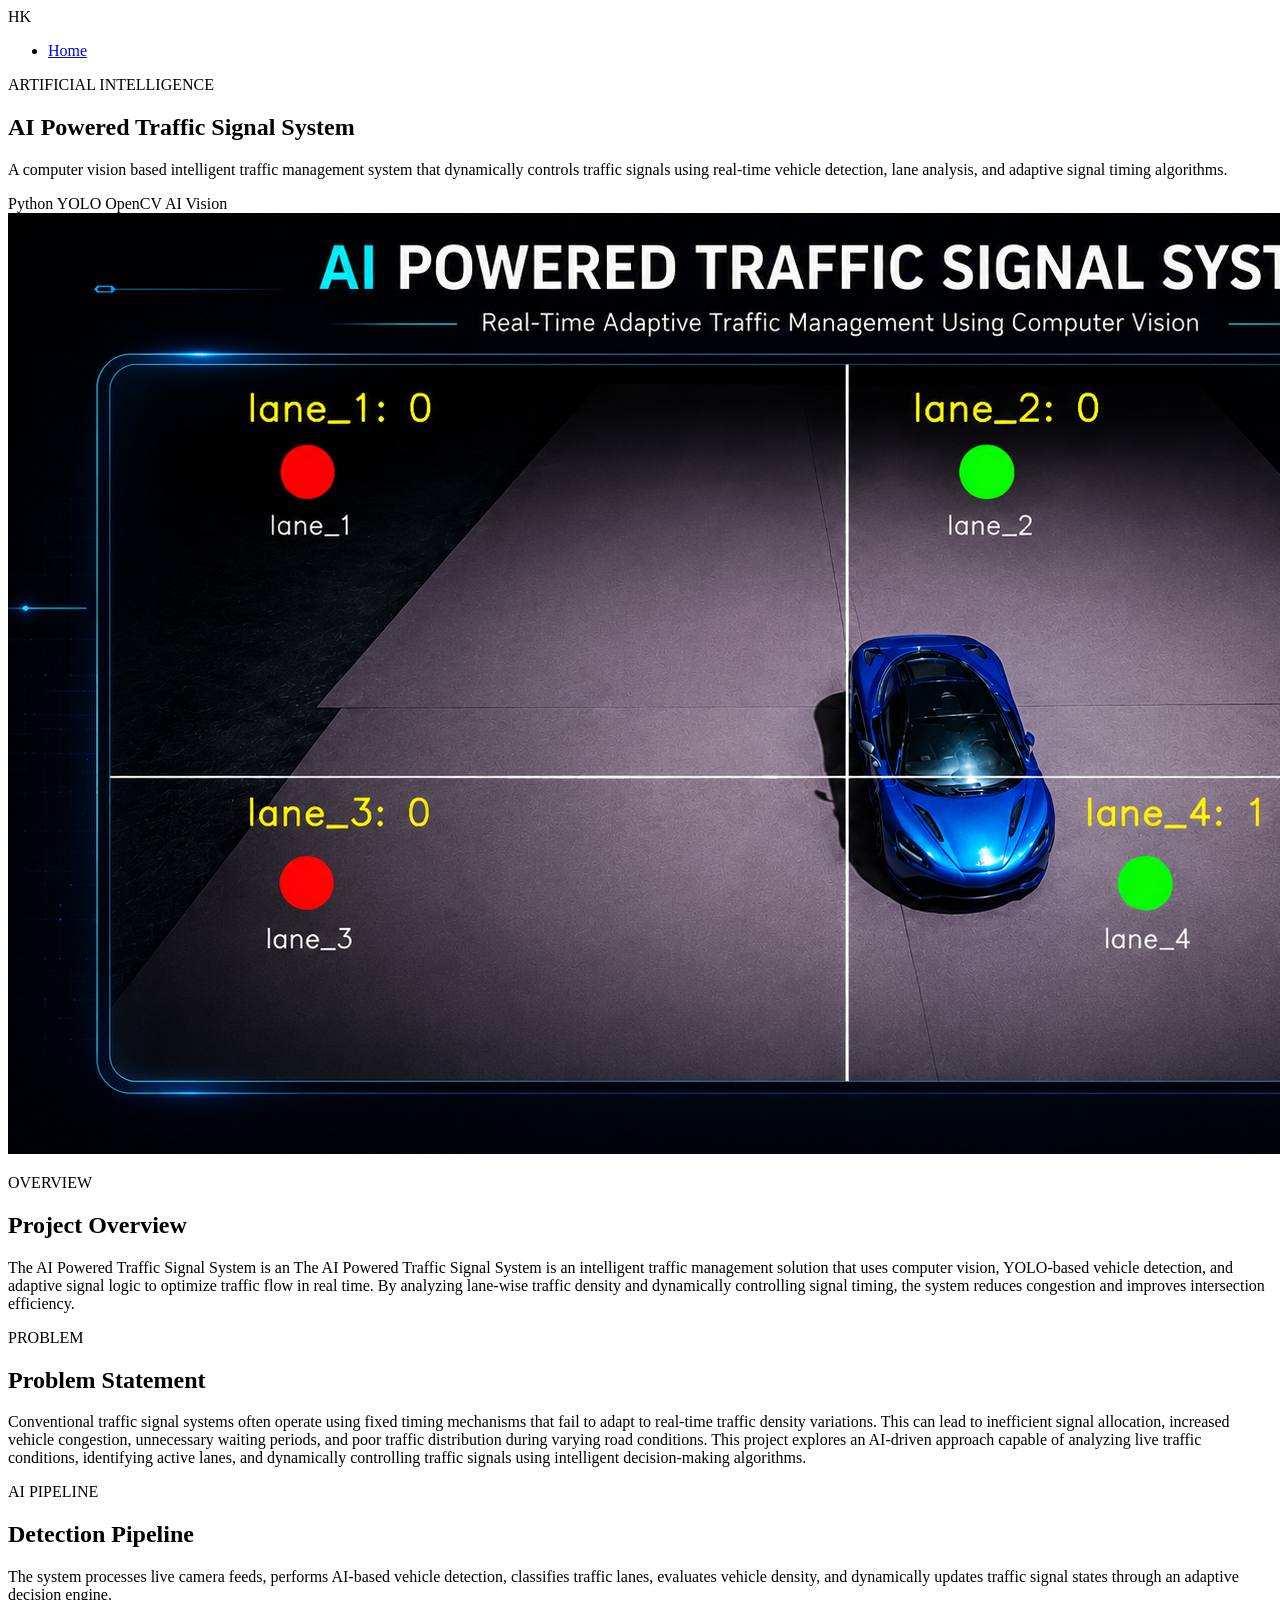
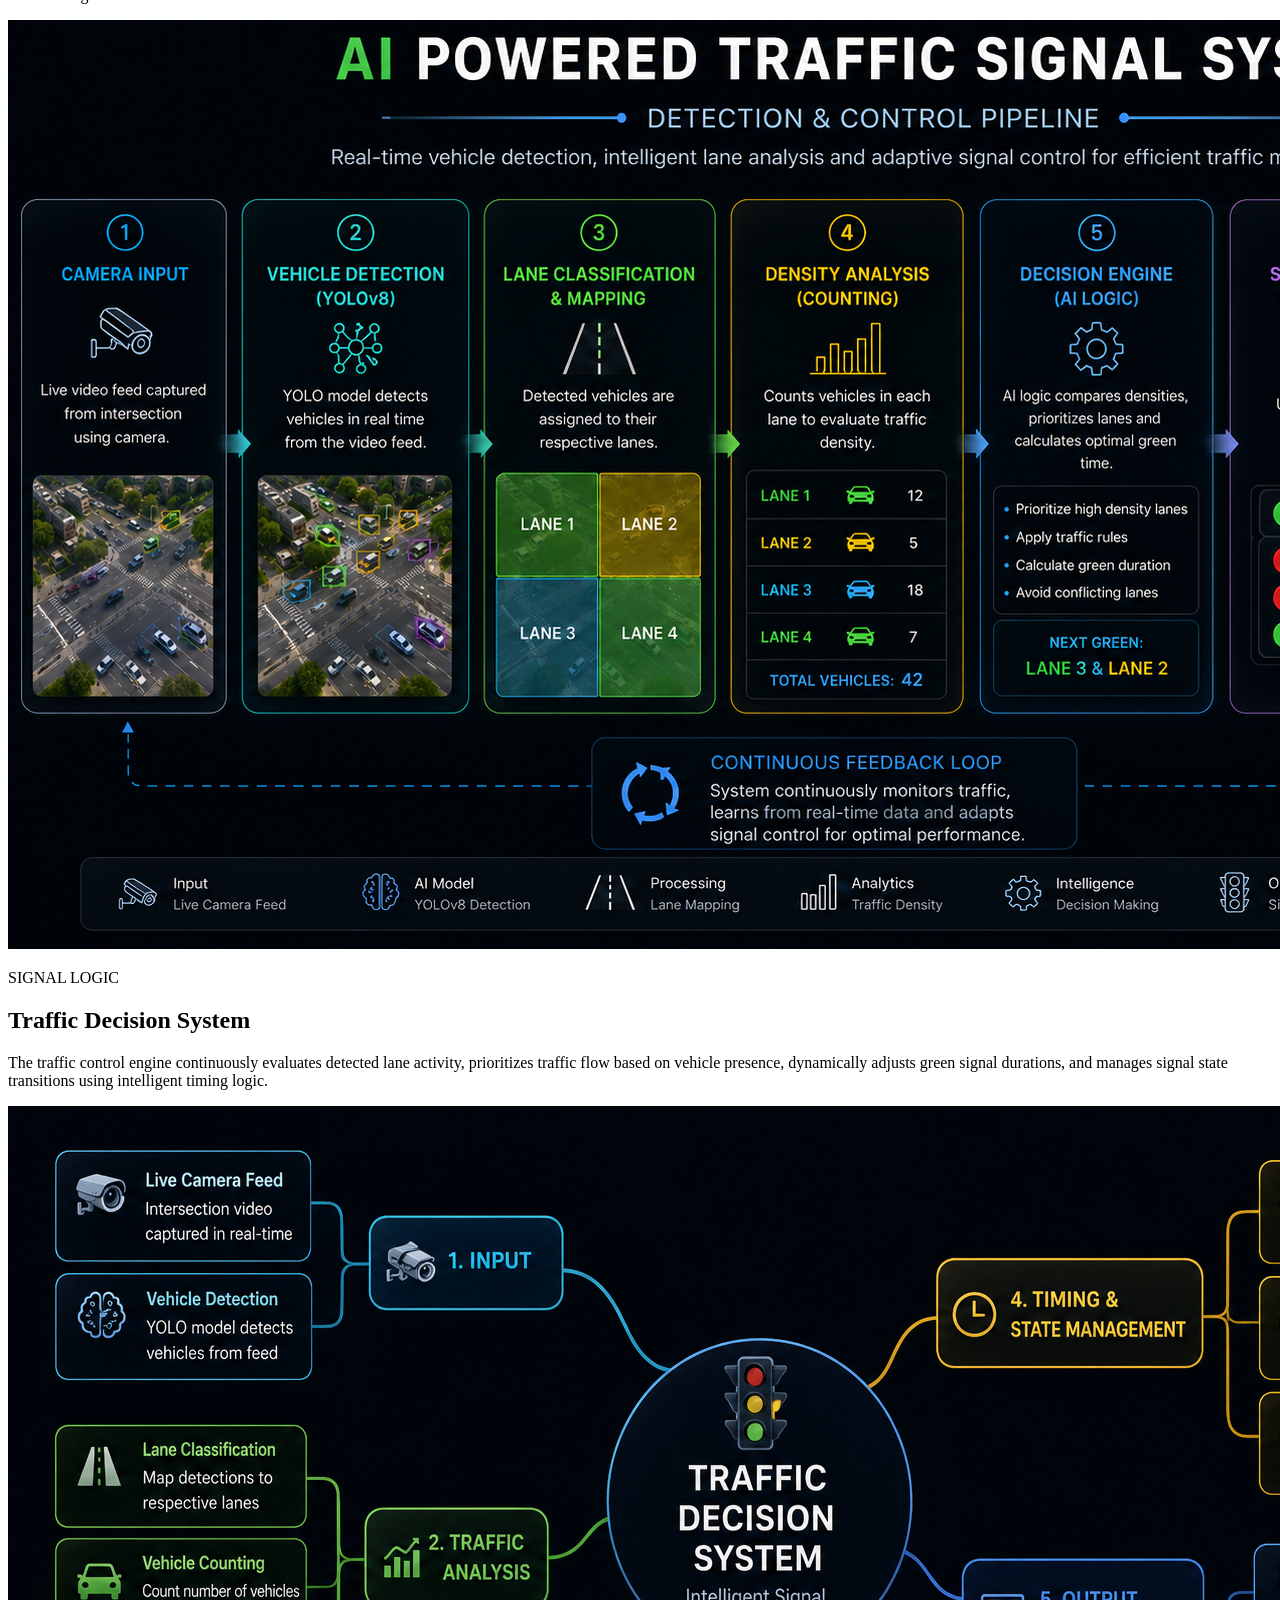
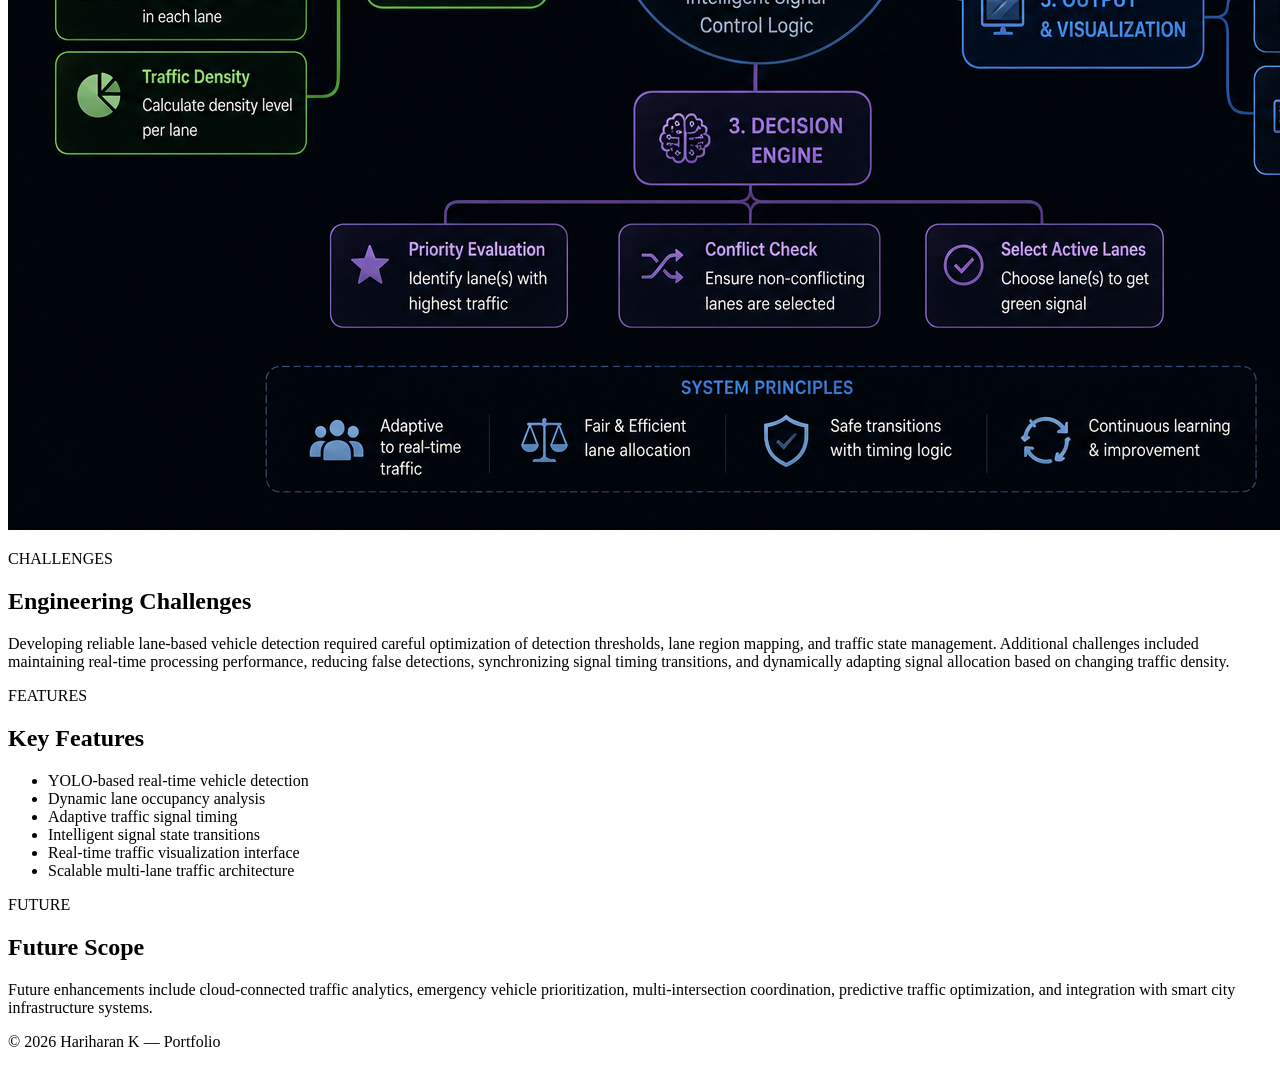
==== projects/AI_Powered_TS.html @ 8bd16ae4 "Add files via upload" ====
<!DOCTYPE html>
<html lang="en">

<head>

    <meta charset="UTF-8">

    <meta name="viewport"
          content="width=device-width, initial-scale=1.0">

    <title>
        AI Powered Traffic Signal System
    </title>

    <link rel="stylesheet"
          href="../style.css">

    <link rel="preconnect"
          href="https://fonts.googleapis.com">

    <link rel="preconnect"
          href="https://fonts.gstatic.com"
          crossorigin>

    <link href="https://fonts.googleapis.com/css2?family=Poppins:wght@300;400;500;600;700&display=swap"
          rel="stylesheet">

</head>

<body>


    <!-- ========================= -->
    <!-- NAVBAR -->
    <!-- ========================= -->

    <header class="navbar">

        <div class="logo">
            HK
        </div>

        <nav>

            <ul class="nav-links">

                <li>
                    <a href="../index.html">
                        Home
                    </a>
                </li>

            </ul>

        </nav>

    </header>



    <!-- ========================= -->
    <!-- HERO SECTION -->
    <!-- ========================= -->

    <section class="project-hero">

        <div class="project-hero-content">

            <p class="section-tag">
                ARTIFICIAL INTELLIGENCE
            </p>

            <h1>
                AI Powered Traffic Signal System
            </h1>

            <p class="project-hero-description">

                A computer vision based intelligent traffic
                management system that dynamically controls
                traffic signals using real-time vehicle
                detection, lane analysis, and adaptive
                signal timing algorithms.

            </p>

            <div class="project-tags">

                <span>Python</span>
                <span>YOLO</span>
                <span>OpenCV</span>
                <span>AI Vision</span>

            </div>

        </div>

    </section>



    <!-- ========================= -->
    <!-- HERO IMAGE -->
    <!-- ========================= -->

    <section class="project-banner-section">

        <img src="../images/p3_banner.png"
             alt="AI Traffic Signal System"
             class="project-banner-image">

    </section>



    <!-- ========================= -->
    <!-- OVERVIEW -->
    <!-- ========================= -->

    <section class="project-content-section reveal">

        <div class="section-header">

            <p class="section-tag">
                OVERVIEW
            </p>

            <h2>
                Project Overview
            </h2>

        </div>

        <div class="project-content-card">

            <p>

                The AI Powered Traffic Signal System is an
                The AI Powered Traffic Signal System is an intelligent traffic management solution that uses computer vision, YOLO-based vehicle detection, and adaptive signal logic to optimize traffic flow in real time. By analyzing lane-wise traffic density and dynamically controlling signal timing, the system reduces congestion and improves intersection efficiency.

            </p>

        </div>

    </section>



    <!-- ========================= -->
    <!-- PROBLEM STATEMENT -->
    <!-- ========================= -->

    <section class="project-content-section reveal">

        <div class="section-header">

            <p class="section-tag">
                PROBLEM
            </p>

            <h2>
                Problem Statement
            </h2>

        </div>

        <div class="project-content-card">

            <p>

                Conventional traffic signal systems often
                operate using fixed timing mechanisms that
                fail to adapt to real-time traffic density
                variations.

                This can lead to inefficient signal
                allocation, increased vehicle congestion,
                unnecessary waiting periods, and poor traffic
                distribution during varying road conditions.

                This project explores an AI-driven approach
                capable of analyzing live traffic conditions,
                identifying active lanes, and dynamically
                controlling traffic signals using intelligent
                decision-making algorithms.

            </p>

        </div>

    </section>



    <!-- ========================= -->
    <!-- AI PIPELINE -->
    <!-- ========================= -->

    <section class="project-content-section reveal">

        <div class="section-header">

            <p class="section-tag">
                AI PIPELINE
            </p>

            <h2>
                Detection Pipeline
            </h2>

        </div>

        <div class="project-content-card">

            <p>

                The system processes live camera feeds,
                performs AI-based vehicle detection,
                classifies traffic lanes, evaluates vehicle
                density, and dynamically updates traffic
                signal states through an adaptive decision
                engine.

            </p>

            <img src="../images/p3_pipeline2.png"
                 alt="AI Detection Pipeline"
                 class="diagram-image">

        </div>

    </section>



    <!-- ========================= -->
    <!-- SIGNAL DECISION LOGIC -->
    <!-- ========================= -->

    <section class="project-content-section reveal">

        <div class="section-header">

            <p class="section-tag">
                SIGNAL LOGIC
            </p>

            <h2>
                Traffic Decision System
            </h2>

        </div>

        <div class="project-content-card">

            <p>

                The traffic control engine continuously
                evaluates detected lane activity, prioritizes
                traffic flow based on vehicle presence,
                dynamically adjusts green signal durations,
                and manages signal state transitions using
                intelligent timing logic.

            </p>

            <img src="../images/p3_Traffic.png"
                 alt="Traffic Decision Logic"
                 class="diagram-image">

        </div>

    </section>





    <!-- ========================= -->
    <!-- CHALLENGES -->
    <!-- ========================= -->

    <section class="project-content-section reveal">

        <div class="section-header">

            <p class="section-tag">
                CHALLENGES
            </p>

            <h2>
                Engineering Challenges
            </h2>

        </div>

        <div class="project-content-card">

            <p>

                Developing reliable lane-based vehicle
                detection required careful optimization of
                detection thresholds, lane region mapping,
                and traffic state management.

                Additional challenges included maintaining
                real-time processing performance, reducing
                false detections, synchronizing signal timing
                transitions, and dynamically adapting signal
                allocation based on changing traffic density.

            </p>

        </div>

    </section>



    <!-- ========================= -->
    <!-- KEY FEATURES -->
    <!-- ========================= -->

    <section class="project-content-section reveal">

        <div class="section-header">

            <p class="section-tag">
                FEATURES
            </p>

            <h2>
                Key Features
            </h2>

        </div>

        <div class="project-content-card">

            <ul class="workflow-list">

                <li>
                    YOLO-based real-time vehicle detection
                </li>

                <li>
                    Dynamic lane occupancy analysis
                </li>

                <li>
                    Adaptive traffic signal timing
                </li>

                <li>
                    Intelligent signal state transitions
                </li>

                <li>
                    Real-time traffic visualization interface
                </li>

                <li>
                    Scalable multi-lane traffic architecture
                </li>

            </ul>

        </div>

    </section>



    <!-- ========================= -->
    <!-- FUTURE SCOPE -->
    <!-- ========================= -->

    <section class="project-content-section reveal">

        <div class="section-header">

            <p class="section-tag">
                FUTURE
            </p>

            <h2>
                Future Scope
            </h2>

        </div>

        <div class="project-content-card">

            <p>

                Future enhancements include cloud-connected
                traffic analytics, emergency vehicle
                prioritization, multi-intersection
                coordination, predictive traffic optimization,
                and integration with smart city
                infrastructure systems.

            </p>

        </div>

    </section>



    <!-- ========================= -->
    <!-- FOOTER -->
    <!-- ========================= -->

    <footer class="footer">

        <p>
            © 2026 Hariharan K —  Portfolio
        </p>

    </footer>


    <script src="../script.js"></script>

</body>

</html>
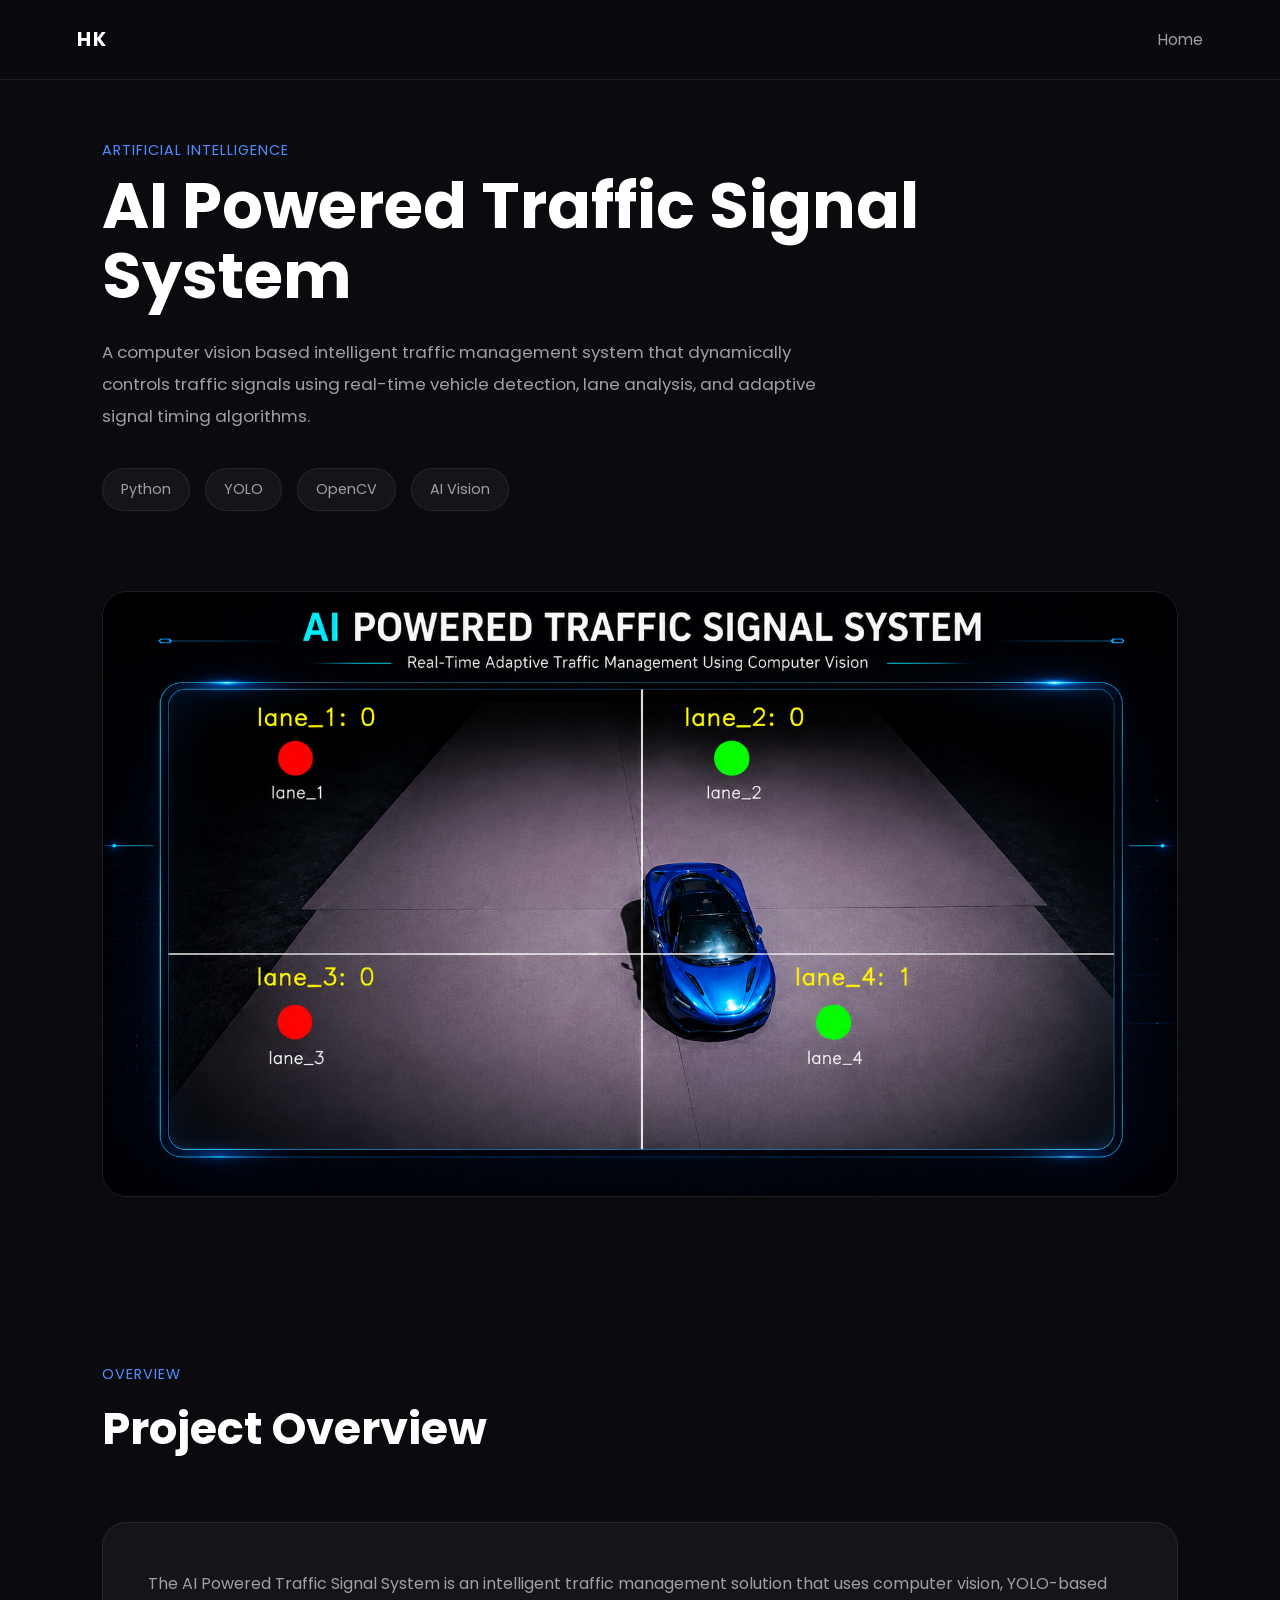
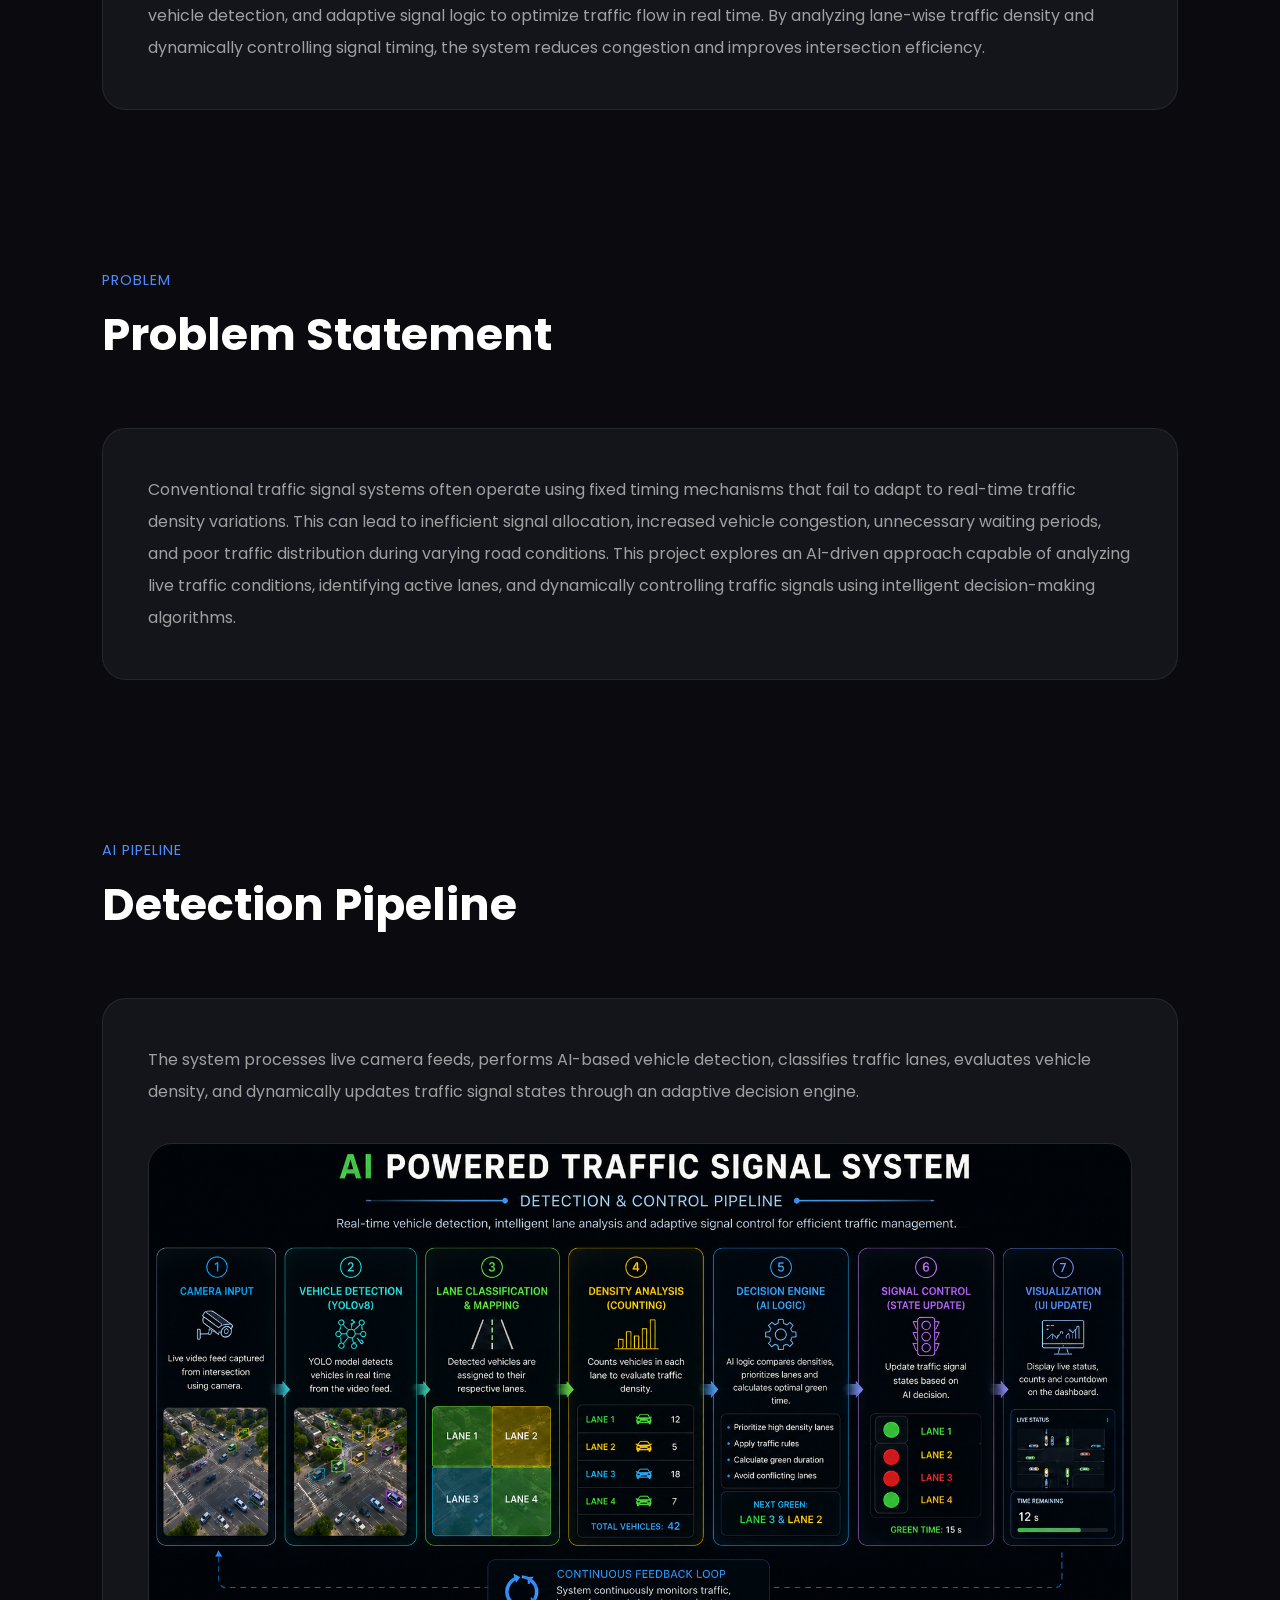
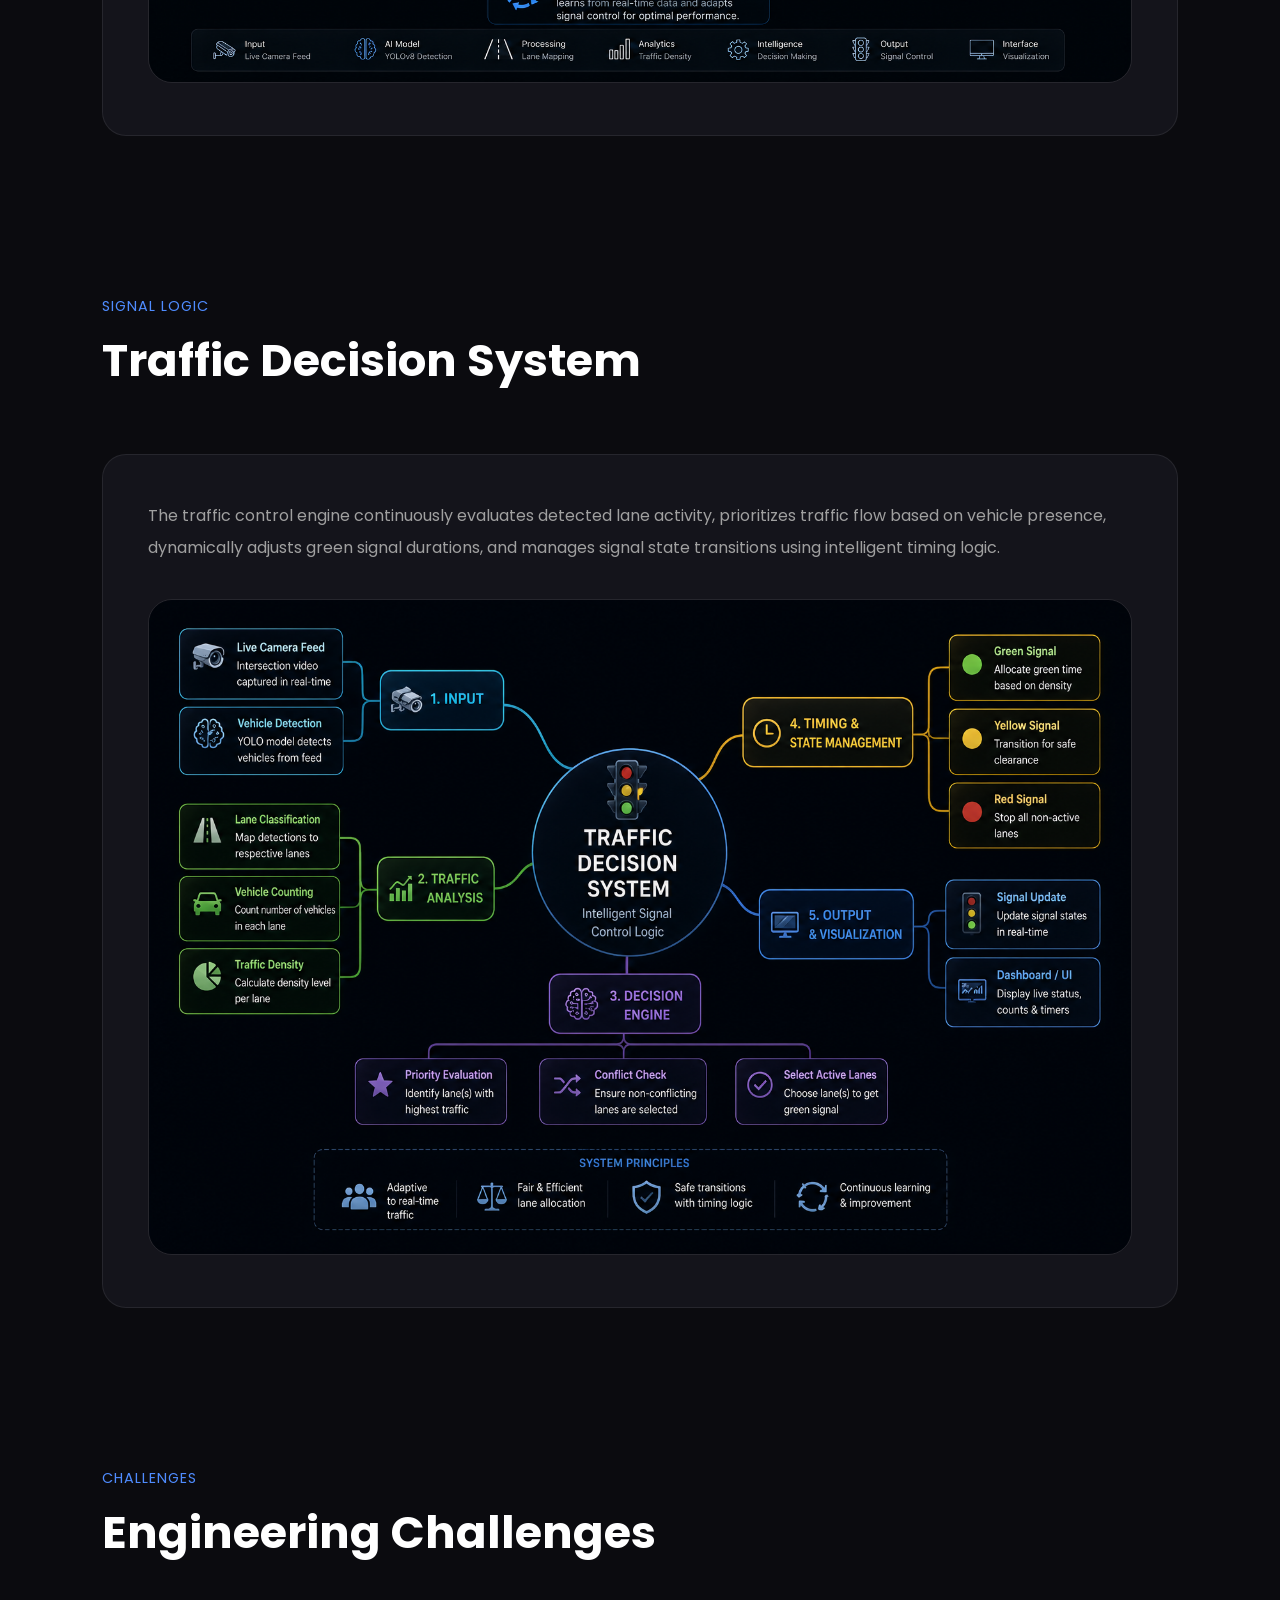
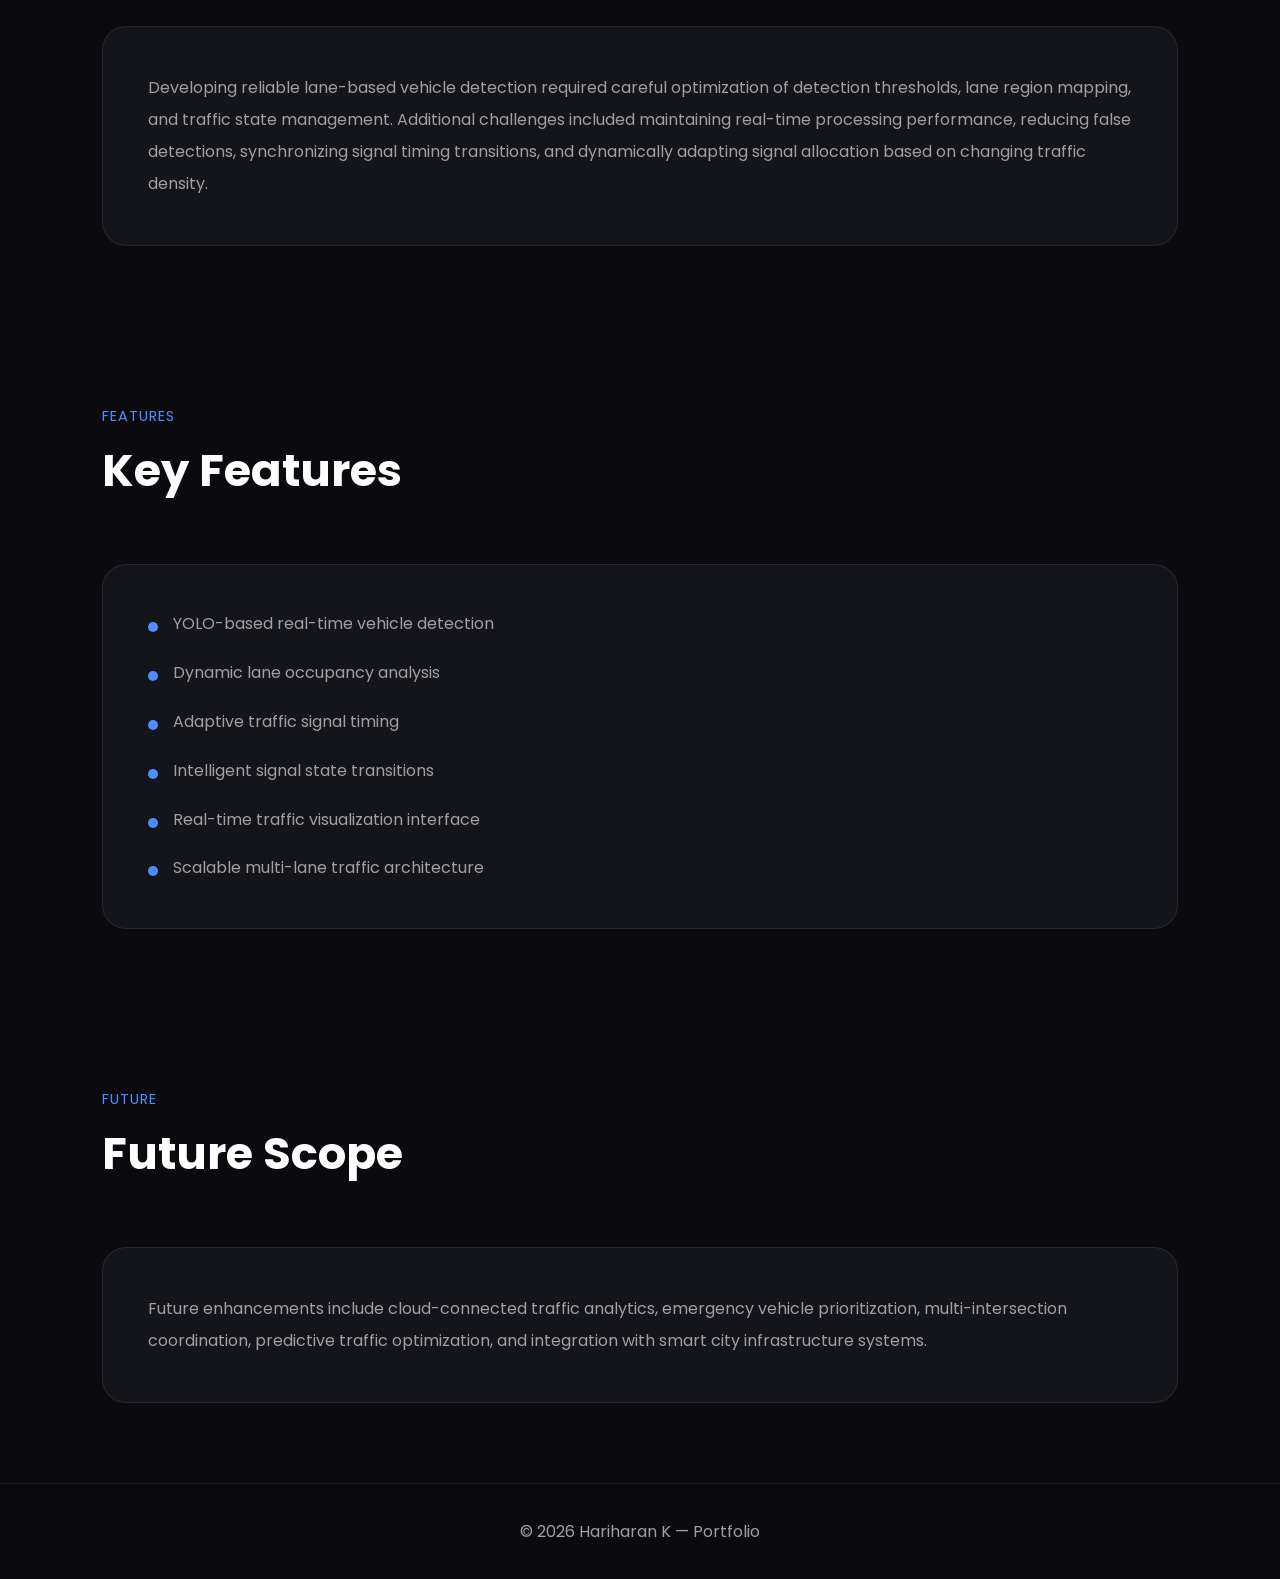
==== commit f42ef0a5: "Update AI_Powered_TS.html" ====
--- a/projects/AI_Powered_TS.html
+++ b/projects/AI_Powered_TS.html
@@ -135,7 +135,6 @@
 
             <p>
 
-                The AI Powered Traffic Signal System is an
                 The AI Powered Traffic Signal System is an intelligent traffic management solution that uses computer vision, YOLO-based vehicle detection, and adaptive signal logic to optimize traffic flow in real time. By analyzing lane-wise traffic density and dynamically controlling signal timing, the system reduces congestion and improves intersection efficiency.
 
             </p>
@@ -425,4 +424,4 @@
 
 </body>
 
-</html>+</html>
--- a/style.css
+++ b/style.css
@@ -0,0 +1,1307 @@
+/* ========================= */
+/* GLOBAL STYLES */
+/* ========================= */
+
+*{
+    margin: 0;
+    padding: 0;
+    box-sizing: border-box;
+}
+
+html{
+    scroll-behavior: smooth;
+}
+
+body{
+    font-family: 'Poppins', sans-serif;
+    background-color: #0b0b0f;
+    color: #ffffff;
+    overflow-x: hidden;
+    opacity: 0;
+    transition: opacity 0.8s ease;
+}
+
+ body.loaded{
+        opacity: 1;
+    }
+
+a{
+
+    text-decoration: none;
+
+    color: inherit;
+
+}
+
+/* ========================= */
+/* VARIABLES */
+/* ========================= */
+
+:root{
+
+    --primary-color: #ffffff;
+
+    --secondary-color: #a0a0a0;
+
+    --card-color: #14141b;
+
+    --hover-color: #1d1d27;
+
+    --border-color: rgba(255,255,255,0.08);
+
+    --accent-color: #4f8cff;
+
+}
+
+
+
+/* ========================= */
+/* NAVBAR */
+/* ========================= */
+
+.navbar{
+
+    width: 100%;
+
+    height: 80px;
+
+    padding: 0 6%;
+
+    display: flex;
+
+    justify-content: space-between;
+
+    align-items: center;
+
+    position: fixed;
+
+    top: 0;
+
+    left: 0;
+
+    z-index: 1000;
+
+    background: rgba(10,10,15,0.7);
+
+    -webkit-backdrop-filter: blur(12px);
+    backdrop-filter: blur(12px);
+
+    border-bottom: 1px solid var(--border-color);
+
+}
+
+.logo{
+
+    font-size: 1.2rem;
+
+    font-weight: 700;
+
+    letter-spacing: 2px;
+
+}
+
+.nav-links{
+
+    display: flex;
+
+    gap: 30px;
+
+    list-style: none;
+
+}
+
+.nav-links a{
+
+    text-decoration: none;
+
+    color: var(--secondary-color);
+
+    font-size: 0.95rem;
+
+    transition: 0.3s ease;
+
+}
+
+.nav-links a:hover{
+
+    color: var(--primary-color);
+
+}
+
+.active-link{
+
+    color: var(--primary-color) !important;
+
+    position: relative;
+
+}
+
+.active-link::after{
+
+    content: "";
+
+    position: absolute;
+
+    left: 0;
+
+    bottom: -6px;
+
+    width: 100%;
+
+    height: 2px;
+
+    background: var(--accent-color);
+
+    border-radius: 20px;
+
+}
+
+
+
+/* ========================= */
+/* HERO SECTION */
+/* ========================= */
+
+.hero{
+
+    width: 100%;
+
+    min-height: 100vh;
+
+    display: flex;
+
+    align-items: center;
+
+    padding: 0 8%;
+
+    position: relative;
+
+    background:
+linear-gradient(
+rgba(10,10,15,0.75),
+rgba(10,10,15,0.95)
+),
+url("images/process.jpg");
+
+background-size: cover;
+background-position: center;
+
+}
+
+.hero-content{
+
+    max-width: 700px;
+
+}
+
+.intro-text{
+
+    color: var(--accent-color);
+
+    margin-bottom: 20px;
+
+    font-size: 0.95rem;
+
+    letter-spacing: 1px;
+
+}
+
+.hero h1{
+
+    font-size: 5rem;
+
+    line-height: 1.05;
+
+    margin-bottom: 25px;
+
+}
+
+.hero-description{
+
+    color: var(--secondary-color);
+
+    line-height: 1.8;
+
+    max-width: 600px;
+
+    margin-bottom: 40px;
+
+}
+
+
+
+/* HERO BUTTONS */
+
+.hero-buttons{
+
+    display: flex;
+
+    gap: 20px;
+
+}
+
+.primary-btn,
+.secondary-btn{
+
+    padding: 14px 28px;
+
+    border-radius: 10px;
+
+    text-decoration: none;
+
+    transition: 0.3s ease;
+
+    font-size: 0.95rem;
+
+    font-weight: 500;
+
+}
+
+.primary-btn{
+
+    background: var(--accent-color);
+
+    color: white;
+
+}
+
+.primary-btn:hover{
+
+    transform: translateY(-3px);
+
+}
+
+.secondary-btn{
+
+    border: 1px solid var(--border-color);
+
+    color: white;
+
+}
+
+.secondary-btn:hover{
+
+    background: var(--hover-color);
+
+}
+
+
+
+/* ========================= */
+/* GENERAL SECTION STYLES */
+/* ========================= */
+
+section{
+
+    padding: 120px 8%;
+
+}
+
+.section-header{
+
+    margin-bottom: 60px;
+
+}
+
+.section-tag{
+
+    color: var(--accent-color);
+
+    font-size: 0.9rem;
+
+    margin-bottom: 10px;
+
+    letter-spacing: 1px;
+
+}
+
+.section-header h2{
+
+    font-size: 2.8rem;
+
+}
+
+
+
+/* ========================= */
+/* FEATURED PROJECTS */
+/* ========================= */
+
+.project-grid{
+
+    display: grid;
+
+    grid-template-columns: repeat(auto-fit, minmax(320px, 1fr));
+
+    gap: 35px;
+
+}
+
+.project-card{
+
+    background: var(--card-color);
+
+    border-radius: 20px;
+
+    overflow: hidden;
+
+    border: 1px solid var(--border-color);
+
+    transition: 0.4s ease;
+
+    cursor: pointer;
+
+}
+
+.project-card:hover{
+
+    transform: translateY(-8px) scale(1.01);
+
+    background: var(--hover-color);
+
+}
+
+.project-image{
+
+    width: 100%;
+
+    height: 220px;
+
+    overflow: hidden;
+
+}
+
+.project-image img{
+
+    width: 100%;
+
+    height: 100%;
+
+    object-fit: cover;
+
+    transition: 0.4s ease;
+
+}
+
+.project-card:hover img{
+
+    transform: scale(1.05);
+
+}
+
+.project-info{
+
+    padding: 28px;
+
+}
+
+.project-category{
+
+    color: var(--accent-color);
+
+    font-size: 0.85rem;
+
+    margin-bottom: 10px;
+
+}
+
+.project-info h3{
+
+    font-size: 1.5rem;
+
+    margin-bottom: 18px;
+
+}
+
+.project-description{
+
+    color: var(--secondary-color);
+
+    line-height: 1.7;
+
+    margin-bottom: 25px;
+
+}
+
+.view-project-btn{
+
+    display: inline-block;
+
+    padding: 12px 22px;
+
+    background: var(--accent-color);
+
+    color: white;
+
+    border-radius: 10px;
+
+    text-decoration: none;
+
+    transition: 0.3s ease;
+
+}
+
+.view-project-btn:hover{
+
+    transform: translateY(-2px);
+
+}
+
+
+
+/* ========================= */
+/* SKILLS SECTION */
+/* ========================= */
+
+.skills-container{
+
+    display: grid;
+
+    grid-template-columns: repeat(auto-fit, minmax(260px, 1fr));
+
+    gap: 30px;
+
+}
+
+.skill-box{
+
+    background: var(--card-color);
+
+    padding: 35px;
+
+    border-radius: 18px;
+
+    border: 1px solid var(--border-color);
+
+    transition: 0.3s ease;
+
+}
+
+.skill-box:hover{
+
+    background: var(--hover-color);
+
+    transform: translateY(-6px);
+
+}
+
+.skill-box h3{
+
+    margin-bottom: 20px;
+
+    font-size: 1.3rem;
+
+}
+
+.skill-box ul{
+
+    list-style: none;
+
+}
+
+.skill-box li{
+
+    margin-bottom: 12px;
+
+    color: var(--secondary-color);
+
+}
+
+
+
+/* ========================= */
+/* LEADERSHIP SECTION */
+/* ========================= */
+
+.leadership-card{
+
+    background: var(--card-color);
+
+    padding: 40px;
+
+    border-radius: 18px;
+
+    border: 1px solid var(--border-color);
+
+}
+
+.leadership-card h3{
+
+    margin-bottom: 20px;
+
+    font-size: 1.4rem;
+
+}
+
+.leadership-card p{
+
+    color: var(--secondary-color);
+
+    line-height: 1.8;
+
+}
+
+.leadership-section{
+
+    display: flex;
+
+    flex-direction: column;
+
+    gap: 30px;
+
+}
+
+
+
+/* ========================= */
+/* GOALS SECTION */
+/* ========================= */
+
+.goal-content{
+
+    background: var(--card-color);
+
+    padding: 40px;
+
+    border-radius: 18px;
+
+    border: 1px solid var(--border-color);
+
+}
+
+.goal-content p{
+
+    color: var(--secondary-color);
+
+    line-height: 1.9;
+
+}
+
+
+
+/* ========================= */
+/* CONTACT SECTION */
+/* ========================= */
+
+.contact-content{
+
+    background: var(--card-color);
+
+    padding: 40px;
+
+    border-radius: 18px;
+
+    border: 1px solid var(--border-color);
+
+}
+
+.contact-content p{
+
+    margin-bottom: 18px;
+
+    color: var(--secondary-color);
+
+}
+
+.contact-content a{
+
+    color: var(--accent-color);
+
+    transition: 0.3s ease;
+
+}
+
+.contact-content a:hover{
+
+    color: white;
+
+}
+
+
+/* ========================= */
+/* FOOTER */
+/* ========================= */
+
+.footer{
+
+    padding: 35px;
+
+    text-align: center;
+
+    border-top: 1px solid var(--border-color);
+
+    color: var(--secondary-color);
+
+}
+
+
+
+/* ========================= */
+/* SCROLLBAR */
+/* ========================= */
+
+::-webkit-scrollbar{
+
+    width: 10px;
+
+}
+
+::-webkit-scrollbar-track{
+
+    background: #0b0b0f;
+
+}
+
+::-webkit-scrollbar-thumb{
+
+    background: #22222d;
+
+    border-radius: 20px;
+
+}
+
+
+
+/* ========================= */
+/* RESPONSIVE DESIGN */
+/* ========================= */
+
+@media(max-width: 992px){
+
+    .hero h1{
+
+        font-size: 4rem;
+
+    }
+
+}
+
+
+@media(max-width: 768px){
+
+    .navbar{
+
+        padding: 0 5%;
+
+    }
+
+    .nav-links{
+
+        gap: 18px;
+
+    }
+
+    .hero{
+
+        padding: 0 5%;
+
+    }
+
+    section{
+
+        padding: 100px 5%;
+
+    }
+
+    .hero h1{
+
+        font-size: 3.2rem;
+
+    }
+
+    .section-header h2{
+
+        font-size: 2.2rem;
+
+    }
+
+}
+
+
+@media(max-width: 600px){
+
+    .navbar{
+
+        height: auto;
+
+        padding: 20px 5%;
+
+        flex-direction: column;
+
+        gap: 15px;
+
+    }
+
+    .nav-links{
+
+        flex-wrap: wrap;
+
+        justify-content: center;
+
+    }
+
+    .hero h1{
+
+        font-size: 2.6rem;
+
+    }
+
+    .hero-buttons{
+
+        flex-direction: column;
+
+        align-items: flex-start;
+
+    }
+
+    .project-grid{
+
+        grid-template-columns: 1fr;
+
+    }
+
+}
+
+/* ========================= */
+/* REVEAL ANIMATIONS */
+/* ========================= */
+
+.reveal{
+
+    opacity: 0;
+
+    transform: translateY(60px);
+
+    transition:
+        opacity 0.8s ease,
+        transform 0.8s ease;
+
+}
+
+.active-reveal{
+
+    opacity: 1;
+
+    transform: translateY(0);
+
+}
+
+.project-card:nth-child(2){
+
+    animation-delay: 0.5s;
+
+}
+
+.project-card:nth-child(3){
+
+    animation-delay: 1s;
+
+}
+
+@keyframes floatCard{
+
+    0%{
+        transform: translateY(0px);
+    }
+
+    50%{
+        transform: translateY(-3px);
+    }
+
+    100%{
+        transform: translateY(0px);
+    }
+
+}
+
+.project-active{
+
+    transform: scale(0.97);
+
+    transition: 0.3s ease;
+
+}
+
+.primary-btn,
+.secondary-btn,
+.view-project-btn{
+
+    position: relative;
+
+    overflow: hidden;
+
+}
+
+.ripple{
+
+    position: absolute;
+
+    width: 20px;
+
+    height: 20px;
+
+    background: rgba(255,255,255,0.4);
+
+    border-radius: 50%;
+
+    transform: scale(0);
+
+    animation: ripple-effect 0.6s linear;
+
+    pointer-events: none;
+
+}
+
+@keyframes ripple-effect{
+
+    to{
+
+        transform: scale(15);
+
+        opacity: 0;
+
+    }
+
+}
+
+/* ========================= */
+/* INTERNSHIP SECTION */
+/* ========================= */
+
+.internship-container{
+
+    display: flex;
+
+    flex-direction: column;
+
+    gap: 30px;
+
+}
+
+.internship-card{
+
+    background: var(--card-color);
+
+    padding: 35px;
+
+    border-radius: 18px;
+
+    border: 1px solid var(--border-color);
+
+    transition: 0.4s ease;
+
+}
+
+.internship-card:hover{
+
+    transform: translateY(-8px);
+
+    background: var(--hover-color);
+
+}
+
+.internship-top{
+
+    display: flex;
+
+    justify-content: space-between;
+
+    align-items: center;
+
+    margin-bottom: 15px;
+
+}
+
+.internship-top h3{
+
+    font-size: 1.4rem;
+
+}
+
+.internship-top span{
+
+    color: var(--accent-color);
+
+}
+
+.internship-company{
+
+    color: var(--accent-color);
+
+    margin-bottom: 18px;
+
+}
+
+.internship-description{
+
+    color: var(--secondary-color);
+
+    line-height: 1.8;
+
+}
+
+.internship-section{
+
+    display: flex;
+
+    flex-direction: column;
+
+    gap: 30px;
+
+}
+
+.internship-description a{
+
+    color: var(--accent-color);
+
+    font-weight: 500;
+
+    transition: 0.3s ease;
+
+}
+
+.internship-description a:hover{
+
+    color: white;
+
+}
+
+/* ========================= */
+/* PROJECT PAGE STYLES */
+/* ========================= */
+
+.project-hero{
+
+    min-height: 60vh;
+
+    display: flex;
+
+    align-items: center;
+
+    padding: 140px 8% 80px;
+
+}
+
+.project-hero-content{
+
+    max-width: 850px;
+
+}
+
+.project-hero h1{
+
+    font-size: 4rem;
+
+    margin-bottom: 25px;
+
+    line-height: 1.1;
+
+}
+
+.project-hero-description{
+
+    color: var(--secondary-color);
+
+    line-height: 1.9;
+
+    font-size: 1.05rem;
+
+    max-width: 750px;
+
+    margin-bottom: 35px;
+
+}
+
+
+
+/* TAGS */
+
+.project-tags{
+
+    display: flex;
+
+    gap: 15px;
+
+    flex-wrap: wrap;
+
+}
+
+.project-tags span{
+
+    padding: 10px 18px;
+
+    background: var(--card-color);
+
+    border: 1px solid var(--border-color);
+
+    border-radius: 30px;
+
+    color: var(--secondary-color);
+
+    font-size: 0.9rem;
+
+}
+
+
+
+/* PROJECT IMAGE SECTION */
+
+.project-banner-section{
+
+    padding: 0 8% 80px;
+
+}
+
+.project-banner-image{
+
+    width: 100%;
+
+    max-height: 800px;
+
+    object-fit: cover;
+
+    border-radius: 25px;
+
+    border: 1px solid var(--border-color);
+
+}
+
+
+
+/* CONTENT SECTION */
+
+.project-content-section{
+
+    padding: 80px 8%;
+
+}
+
+.project-content-card{
+
+    background: var(--card-color);
+
+    border: 1px solid var(--border-color);
+
+    border-radius: 24px;
+
+    padding: 45px;
+
+}
+
+.project-content-card p{
+
+    color: var(--secondary-color);
+
+    line-height: 2;
+
+    font-size: 1rem;
+
+}
+
+
+
+/* WORKFLOW LIST */
+
+.workflow-list{
+
+    list-style: none;
+
+    display: flex;
+
+    flex-direction: column;
+
+    gap: 20px;
+
+}
+
+.workflow-list li{
+
+    color: var(--secondary-color);
+
+    padding-left: 25px;
+
+    position: relative;
+
+    line-height: 1.8;
+
+}
+
+.workflow-list li::before{
+
+    content: "";
+
+    position: absolute;
+
+    left: 0;
+
+    top: 12px;
+
+    width: 10px;
+
+    height: 10px;
+
+    border-radius: 50%;
+
+    background: var(--accent-color);
+
+}
+
+/* ========================= */
+/* DIAGRAMS */
+/* ========================= */
+
+.diagram-image{
+
+    width: 100%;
+
+    margin-top: 35px;
+
+    border-radius: 24px;
+
+    border: 1px solid var(--border-color);
+
+    transition: 0.4s ease;
+
+}
+
+.diagram-image:hover{
+
+    transform: scale(1.01);
+
+}
+
+/* ================================= */
+/* MOBILE RESPONSIVE FIXES */
+/* ================================= */
+
+@media (max-width: 768px) {
+
+    /* HERO SECTION */
+
+    .hero {
+        min-height: 75vh;
+        padding: 120px 25px 60px;
+        align-items: center;
+        text-align: left;
+    }
+
+    .hero h1 {
+        font-size: 3rem;
+        line-height: 1.1;
+    }
+
+    .hero p {
+        font-size: 1rem;
+        width: 100%;
+    }
+
+    .hero-buttons {
+        flex-direction: row;
+        gap: 12px;
+        flex-wrap: wrap;
+    }
+
+
+    /* NAVBAR */
+
+    .navbar {
+        padding: 18px 20px;
+    }
+
+    .nav-links {
+        gap: 14px;
+        font-size: 0.75rem;
+        overflow-x: auto;
+        white-space: nowrap;
+    }
+
+
+    /* GENERAL SECTION */
+
+    section {
+        padding: 70px 25px;
+    }
+
+
+    /* PROJECT PAGE HERO */
+
+    .project-hero {
+        height: auto;
+        padding: 140px 25px 70px;
+    }
+
+    .project-hero h1 {
+        font-size: 2.7rem;
+        line-height: 1.1;
+    }
+
+    .project-hero-description {
+        width: 100%;
+        font-size: 1rem;
+    }
+
+
+    /* PROJECT TAGS */
+
+    .project-tags {
+        flex-wrap: wrap;
+    }
+
+
+    /* BANNER IMAGE */
+
+    .project-banner-image {
+        width: 100%;
+        height: auto;
+        border-radius: 18px;
+    }
+
+    .project-banner-section {
+        padding: 20px;
+    }
+
+
+    /* CONTENT CARDS */
+
+    .project-content-card {
+        padding: 28px;
+    }
+
+    .project-content-card p {
+        font-size: 0.95rem;
+        line-height: 1.8;
+    }
+
+
+    /* DIAGRAMS */
+
+    .diagram-image {
+        width: 100%;
+        height: auto;
+        border-radius: 14px;
+    }
+
+
+    /* PROJECT GRID */
+
+    .projects-grid {
+        grid-template-columns: 1fr;
+    }
+
+
+    /* CONTACT */
+
+    .contact-card {
+        padding: 25px;
+    }
+
+
+    /* FOOTER */
+
+    .footer {
+        text-align: center;
+        padding: 30px 20px;
+    }
+
+}
+
